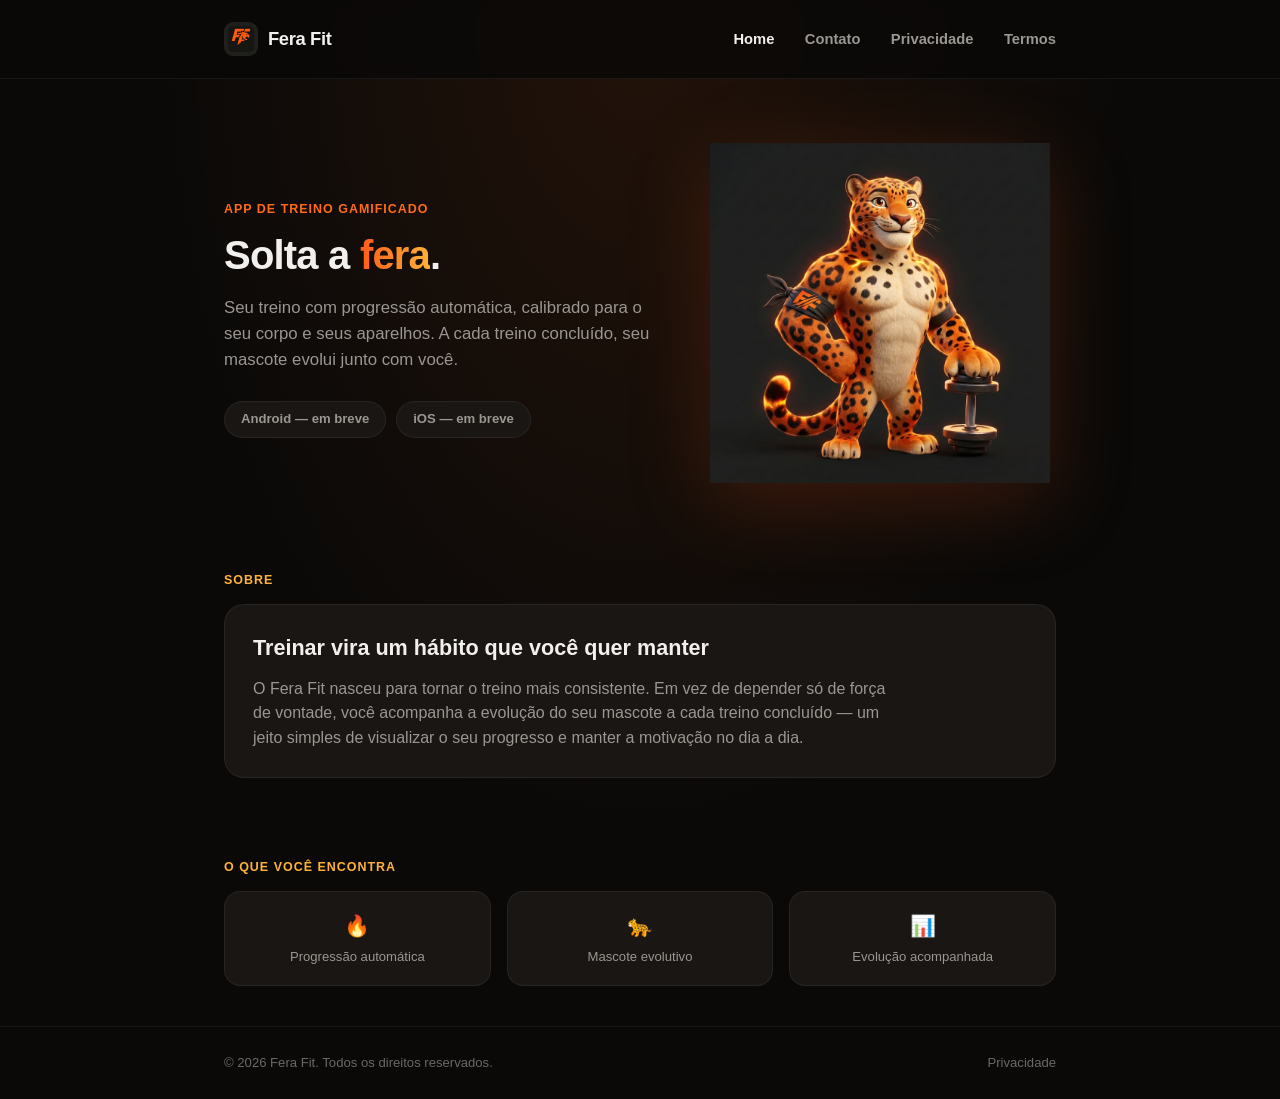
==== index.html @ 56282c5e "Add files via upload" ====
<!DOCTYPE html>
<html lang="pt-BR">
<head>
  <meta charset="UTF-8">
  <meta name="viewport" content="width=device-width, initial-scale=1.0">
  <title>Fera Fit — Solta a fera</title>
  <meta name="description" content="Fera Fit é um app de treino gamificado: você evolui, e seu mascote evolui junto. Em breve para Android e iOS.">
  <link rel="icon" href="assets/img/favicon.png">
  <link rel="stylesheet" href="assets/css/style.css">
</head>
<body>
  <header class="site-header">
    <div class="container">
      <a class="marca" href="index.html">
        <img src="assets/img/logo.png" alt="Fera Fit">
        <span>Fera Fit</span>
      </a>
      <nav class="site-nav">
        <a class="ativo" href="index.html">Home</a>
        <a href="contato.html">Contato</a>
        <a href="privacidade.html">Privacidade</a>
        <a href="termos.html">Termos</a>
      </nav>
    </div>
  </header>

  <main>
    <section class="hero">
      <div class="container">
        <div class="hero-texto">
          <span class="eyebrow">App de treino gamificado</span>
          <h1>Solta a <span class="gradiente-texto">fera</span>.</h1>
          <p class="subtitle">
            Seu treino com progressão automática, calibrado para o seu corpo
            e seus aparelhos. A cada treino concluído, seu mascote evolui junto com você.
          </p>
          <div class="badges">
            <span class="badge">Android — em breve</span>
            <span class="badge">iOS — em breve</span>
          </div>
        </div>
        <div class="hero-img">
          <img src="assets/img/mascote-hero.jpg" alt="Mascote do Fera Fit">
        </div>
      </div>
    </section>

    <section class="bloco">
      <div class="container">
        <p class="label-secao">Sobre</p>
        <div class="card">
          <h2>Treinar vira um hábito que você quer manter</h2>
          <p>
            O Fera Fit nasceu para tornar o treino mais consistente. Em vez de depender
            só de força de vontade, você acompanha a evolução do seu mascote a cada treino
            concluído — um jeito simples de visualizar o seu progresso e manter a motivação
            no dia a dia.
          </p>
        </div>
      </div>
    </section>

    <section class="bloco">
      <div class="container">
        <p class="label-secao">O que você encontra</p>
        <div class="grid-cards">
          <div class="mini-card">
            <div class="valor">🔥</div>
            <div class="rotulo">Progressão automática</div>
          </div>
          <div class="mini-card">
            <div class="valor">🐆</div>
            <div class="rotulo">Mascote evolutivo</div>
          </div>
          <div class="mini-card">
            <div class="valor">📊</div>
            <div class="rotulo">Evolução acompanhada</div>
          </div>
        </div>
      </div>
    </section>
  </main>

  <footer class="site-footer">
    <div class="container">
      <span>&copy; 2026 Fera Fit. Todos os direitos reservados.</span>
      <a href="privacidade.html">Privacidade</a>
    </div>
  </footer>
</body>
</html>
---- assets/css/style.css ----
:root {
  --bg: #0a0908;
  --bg-glow: radial-gradient(ellipse at 50% 0%, rgba(255, 106, 26, 0.10) 0%, rgba(10, 9, 8, 0) 55%);
  --card: #1a1613;
  --card-border: rgba(255, 255, 255, 0.06);
  --texto: #f2f0ee;
  --texto-secundario: #9a9691;
  --laranja: #ff6a1a;
  --ambar: #ffb238;
  --gradiente: linear-gradient(90deg, #ff5b1a 0%, #ffb238 100%);
  --raio: 20px;
}

* {
  box-sizing: border-box;
}

body {
  margin: 0;
  font-family: -apple-system, BlinkMacSystemFont, "Segoe UI", Roboto, Helvetica, Arial, sans-serif;
  color: var(--texto);
  background-color: var(--bg);
  background-image: var(--bg-glow);
  background-repeat: no-repeat;
  line-height: 1.55;
}

a {
  color: inherit;
}

.container {
  max-width: 880px;
  margin: 0 auto;
  padding: 0 24px;
}

.gradiente-texto {
  background: var(--gradiente);
  -webkit-background-clip: text;
  background-clip: text;
  color: transparent;
}

header.site-header {
  padding: 22px 0;
  position: sticky;
  top: 0;
  background: rgba(10, 9, 8, 0.85);
  backdrop-filter: blur(8px);
  border-bottom: 1px solid var(--card-border);
  z-index: 10;
}

header.site-header .container {
  display: flex;
  align-items: center;
  justify-content: space-between;
}

.marca {
  display: flex;
  align-items: center;
  gap: 10px;
  text-decoration: none;
}

.marca img {
  width: 34px;
  height: 34px;
  border-radius: 9px;
  display: block;
}

.marca span {
  font-weight: 800;
  font-size: 1.15rem;
  letter-spacing: -0.02em;
  color: var(--texto);
}

nav.site-nav a {
  text-decoration: none;
  margin-left: 26px;
  font-weight: 600;
  font-size: 0.92rem;
  color: var(--texto-secundario);
  transition: color 0.15s ease;
}

nav.site-nav a:hover {
  color: var(--texto);
}

nav.site-nav a.ativo {
  color: var(--texto);
}

nav.site-nav a.disabled {
  color: #55524e;
  cursor: default;
  pointer-events: none;
}

main {
  min-height: calc(100vh - 300px);
}

/* HERO */

.hero {
  padding: 64px 0 40px;
}

.hero .container {
  display: flex;
  align-items: center;
  gap: 48px;
}

.hero-texto {
  flex: 1.1;
}

.hero-img {
  flex: 0.9;
  text-align: center;
}

.hero-img img {
  max-width: 100%;
  width: 340px;
  filter: drop-shadow(0 20px 40px rgba(255, 90, 20, 0.18));
}

.eyebrow {
  display: inline-block;
  text-transform: uppercase;
  letter-spacing: 0.08em;
  font-size: 0.78rem;
  font-weight: 700;
  color: var(--laranja);
  margin-bottom: 14px;
}

.hero h1 {
  font-size: 2.5rem;
  line-height: 1.1;
  margin: 0 0 18px;
  letter-spacing: -0.02em;
  font-weight: 800;
}

.hero p.subtitle {
  font-size: 1.05rem;
  color: var(--texto-secundario);
  max-width: 460px;
  margin: 0 0 28px;
}

.botao-primario {
  display: inline-block;
  background: var(--gradiente);
  color: #1a0f00;
  font-weight: 800;
  font-size: 0.98rem;
  padding: 15px 32px;
  border-radius: 999px;
  text-decoration: none;
  box-shadow: 0 12px 28px rgba(255, 90, 20, 0.28);
}

.badges {
  display: flex;
  gap: 10px;
  margin-top: 28px;
  flex-wrap: wrap;
}

.badge {
  border: 1px solid var(--card-border);
  background: var(--card);
  border-radius: 999px;
  padding: 7px 16px;
  font-size: 0.82rem;
  font-weight: 700;
  color: var(--texto-secundario);
}

/* SECOES */

section.bloco {
  padding: 40px 0;
}

.label-secao {
  text-transform: uppercase;
  letter-spacing: 0.08em;
  font-size: 0.78rem;
  font-weight: 700;
  color: var(--ambar);
  margin: 0 0 14px;
}

.card {
  background: var(--card);
  border: 1px solid var(--card-border);
  border-radius: var(--raio);
  padding: 26px 28px;
}

.card h2 {
  font-size: 1.35rem;
  margin: 0 0 12px;
  font-weight: 800;
}

.card p {
  color: var(--texto-secundario);
  margin: 0;
  max-width: 640px;
}

.grid-cards {
  display: grid;
  grid-template-columns: repeat(3, 1fr);
  gap: 16px;
}

.mini-card {
  background: var(--card);
  border: 1px solid var(--card-border);
  border-radius: 16px;
  padding: 18px;
  text-align: center;
}

.mini-card .valor {
  font-size: 1.3rem;
  font-weight: 800;
  color: var(--laranja);
}

.mini-card .rotulo {
  font-size: 0.82rem;
  color: var(--texto-secundario);
  margin-top: 4px;
}

/* PAGINA SIMPLES (contato) */

.pagina-simples {
  padding: 64px 0 80px;
}

.pagina-simples h1 {
  font-size: 2rem;
  margin: 0 0 10px;
  font-weight: 800;
}

.pagina-simples > .container > p {
  color: var(--texto-secundario);
  max-width: 520px;
}

.contato-card {
  margin-top: 24px;
  max-width: 460px;
  background: var(--card);
  border: 1px solid var(--card-border);
  border-radius: var(--raio);
  padding: 22px 26px;
}

.contato-card .rotulo-mini {
  text-transform: uppercase;
  letter-spacing: 0.06em;
  font-size: 0.72rem;
  font-weight: 700;
  color: var(--texto-secundario);
  margin-bottom: 6px;
}

.contato-card a.email {
  color: var(--laranja);
  font-weight: 700;
  text-decoration: none;
  font-size: 1.05rem;
}

/* FOOTER */

footer.site-footer {
  border-top: 1px solid var(--card-border);
  padding: 26px 0;
  color: #6b6864;
  font-size: 0.82rem;
}

footer.site-footer .container {
  display: flex;
  justify-content: space-between;
  flex-wrap: wrap;
  gap: 8px;
}

footer.site-footer a {
  text-decoration: none;
  color: #6b6864;
}

footer.site-footer a:hover {
  color: var(--texto-secundario);
}

/* CONTEUDO JURIDICO (privacidade / termos) */

.legal-header {
  padding: 56px 0 8px;
}

.legal-header h1 {
  font-size: 1.9rem;
  margin: 0 0 6px;
  font-weight: 800;
}

.legal-header .versao {
  color: var(--texto-secundario);
  font-size: 0.88rem;
}

.legal-intro {
  padding: 16px 0 8px;
  color: var(--texto-secundario);
  max-width: 680px;
}

.legal-content {
  padding: 8px 0 80px;
  max-width: 720px;
}

.legal-content h2 {
  font-size: 1.15rem;
  font-weight: 800;
  margin: 36px 0 12px;
  color: var(--texto);
}

.legal-content h2:first-child {
  margin-top: 0;
}

.legal-content p {
  color: var(--texto-secundario);
  margin: 0 0 14px;
}

.legal-content ul {
  margin: 0 0 14px;
  padding-left: 20px;
  color: var(--texto-secundario);
}

.legal-content li {
  margin-bottom: 8px;
}

.legal-content strong {
  color: var(--texto);
}

.legal-content a {
  color: var(--laranja);
  text-decoration: none;
  font-weight: 600;
}

.card-controlador {
  background: var(--card);
  border: 1px solid var(--card-border);
  border-radius: 16px;
  padding: 18px 22px;
  margin: 0 0 18px;
}

.card-controlador .nome {
  font-weight: 800;
  color: var(--texto);
  margin-bottom: 4px;
}

.card-controlador .linha {
  color: var(--texto-secundario);
  font-size: 0.92rem;
}

.legal-rodape-nota {
  color: #6b6864;
  font-size: 0.82rem;
  margin-top: 32px;
}

@media (max-width: 720px) {
  .hero .container {
    flex-direction: column-reverse;
    text-align: center;
  }
  .hero p.subtitle {
    margin: 0 auto 28px;
  }
  .hero-img img {
    width: 220px;
  }
  .grid-cards {
    grid-template-columns: 1fr 1fr;
  }
  nav.site-nav a {
    margin-left: 16px;
  }
}
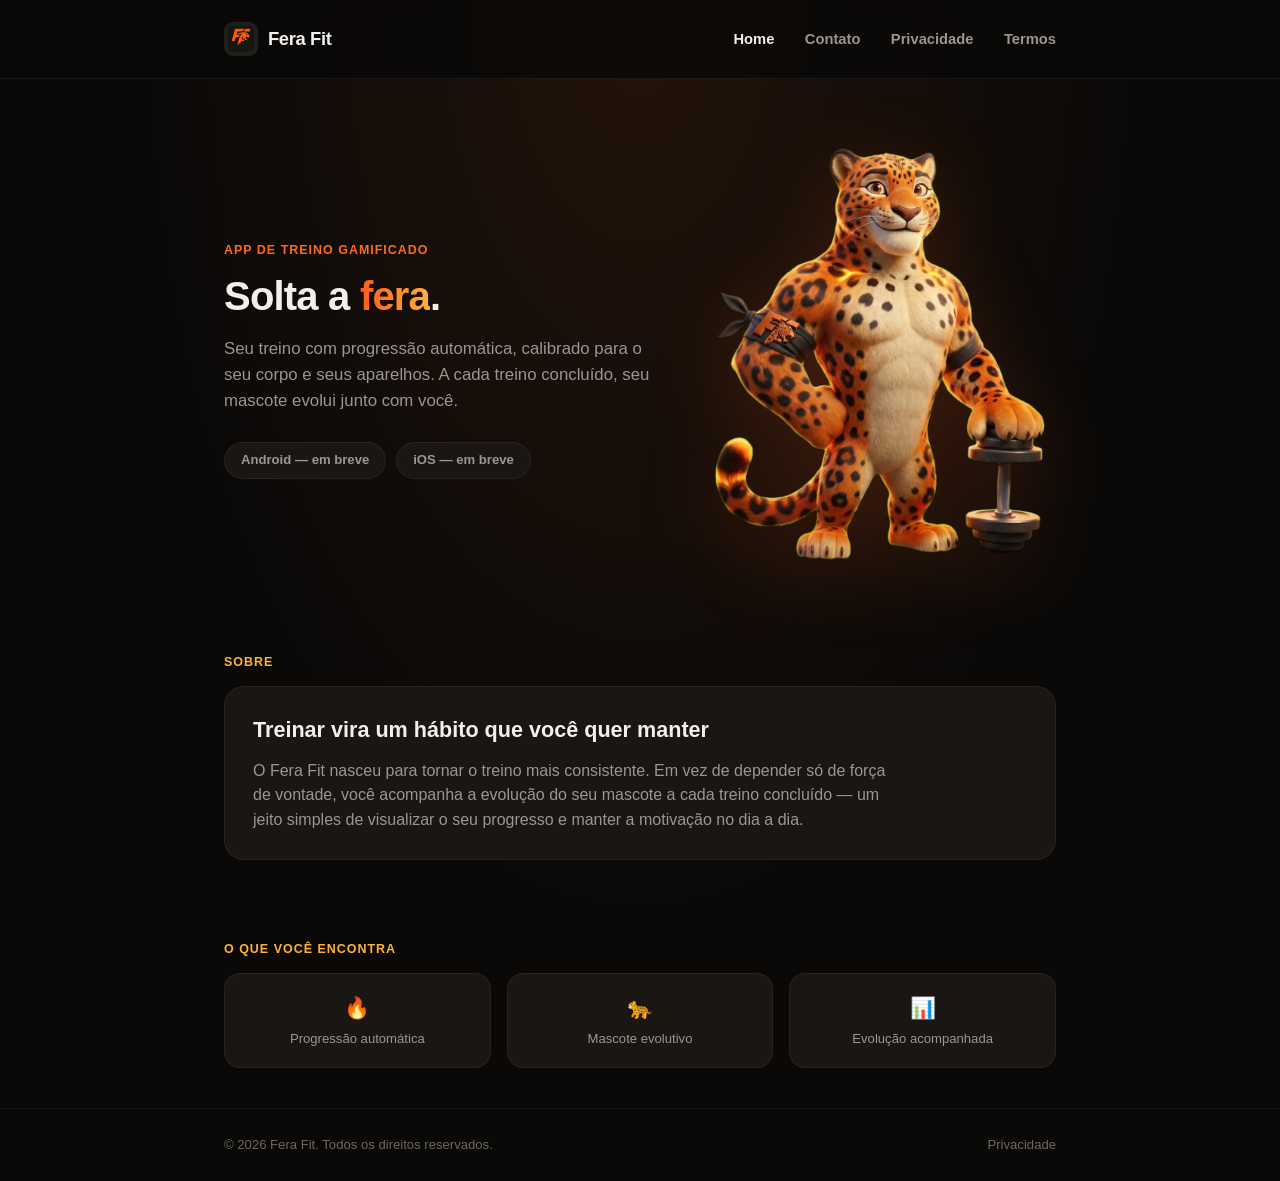
==== commit dac5b56b: "Update index.html" ====
--- a/index.html
+++ b/index.html
@@ -40,7 +40,7 @@
           </div>
         </div>
         <div class="hero-img">
-          <img src="assets/img/mascote-hero.jpg" alt="Mascote do Fera Fit">
+          <img src="assets/img/mascote-hero.png" alt="Mascote do Fera Fit">
         </div>
       </div>
     </section>
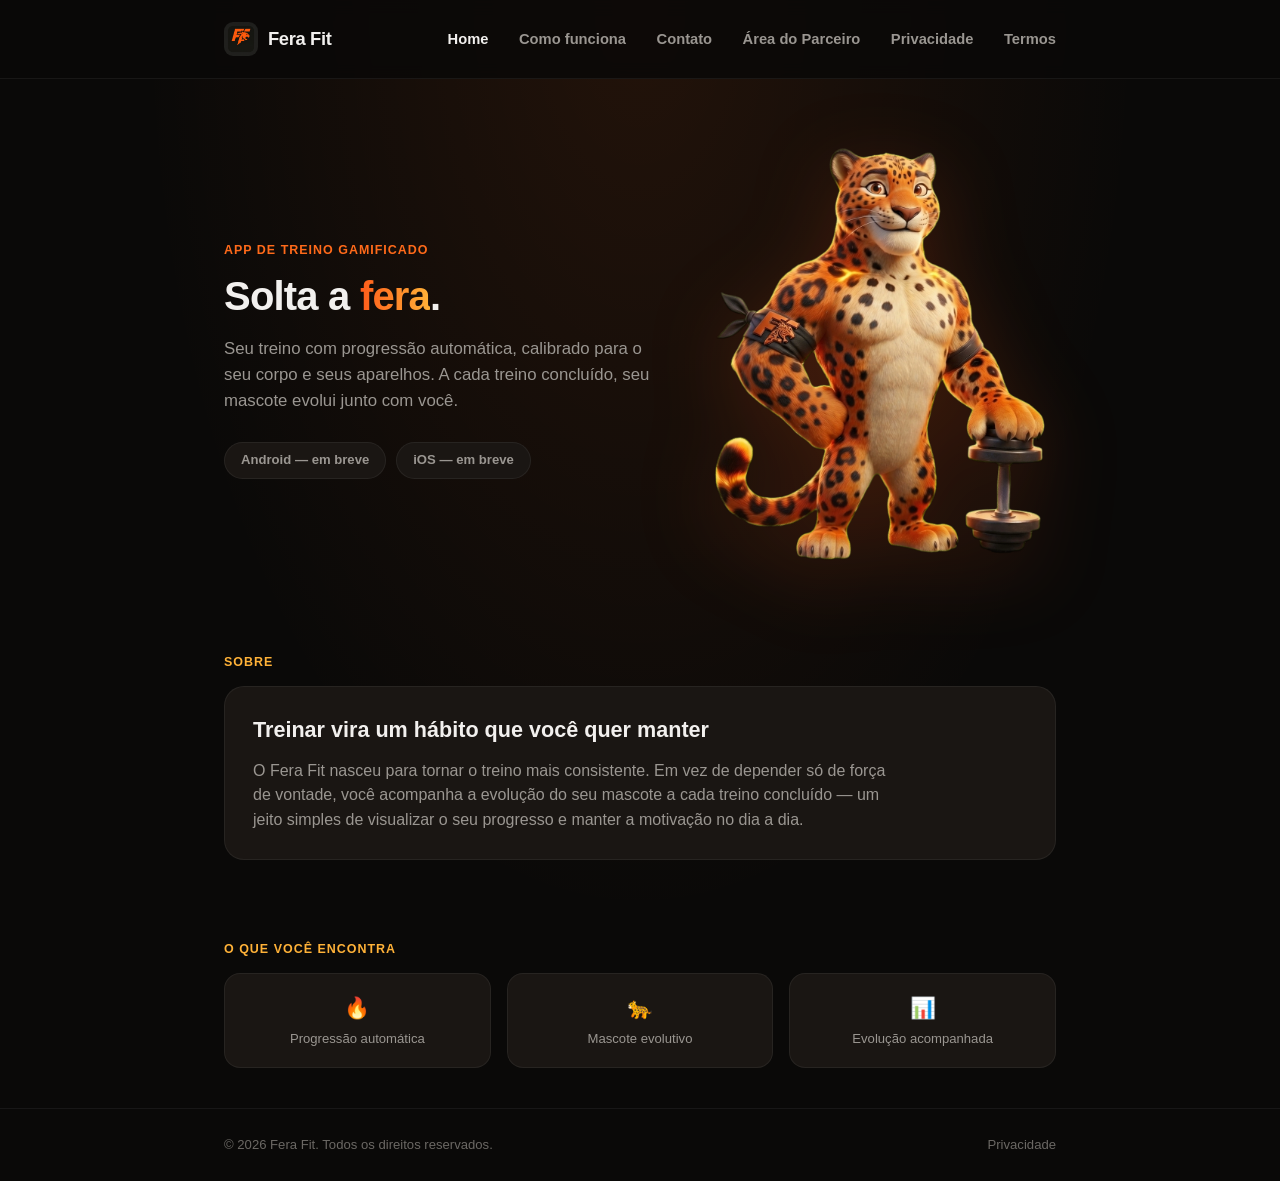
==== commit 6b5c5425: "Add files via upload" ====
--- a/index.html
+++ b/index.html
@@ -17,7 +17,9 @@
       </a>
       <nav class="site-nav">
         <a class="ativo" href="index.html">Home</a>
+        <a href="apresentacao.html">Como funciona</a>
         <a href="contato.html">Contato</a>
+        <a href="parceiro.html">Área do Parceiro</a>
         <a href="privacidade.html">Privacidade</a>
         <a href="termos.html">Termos</a>
       </nav>
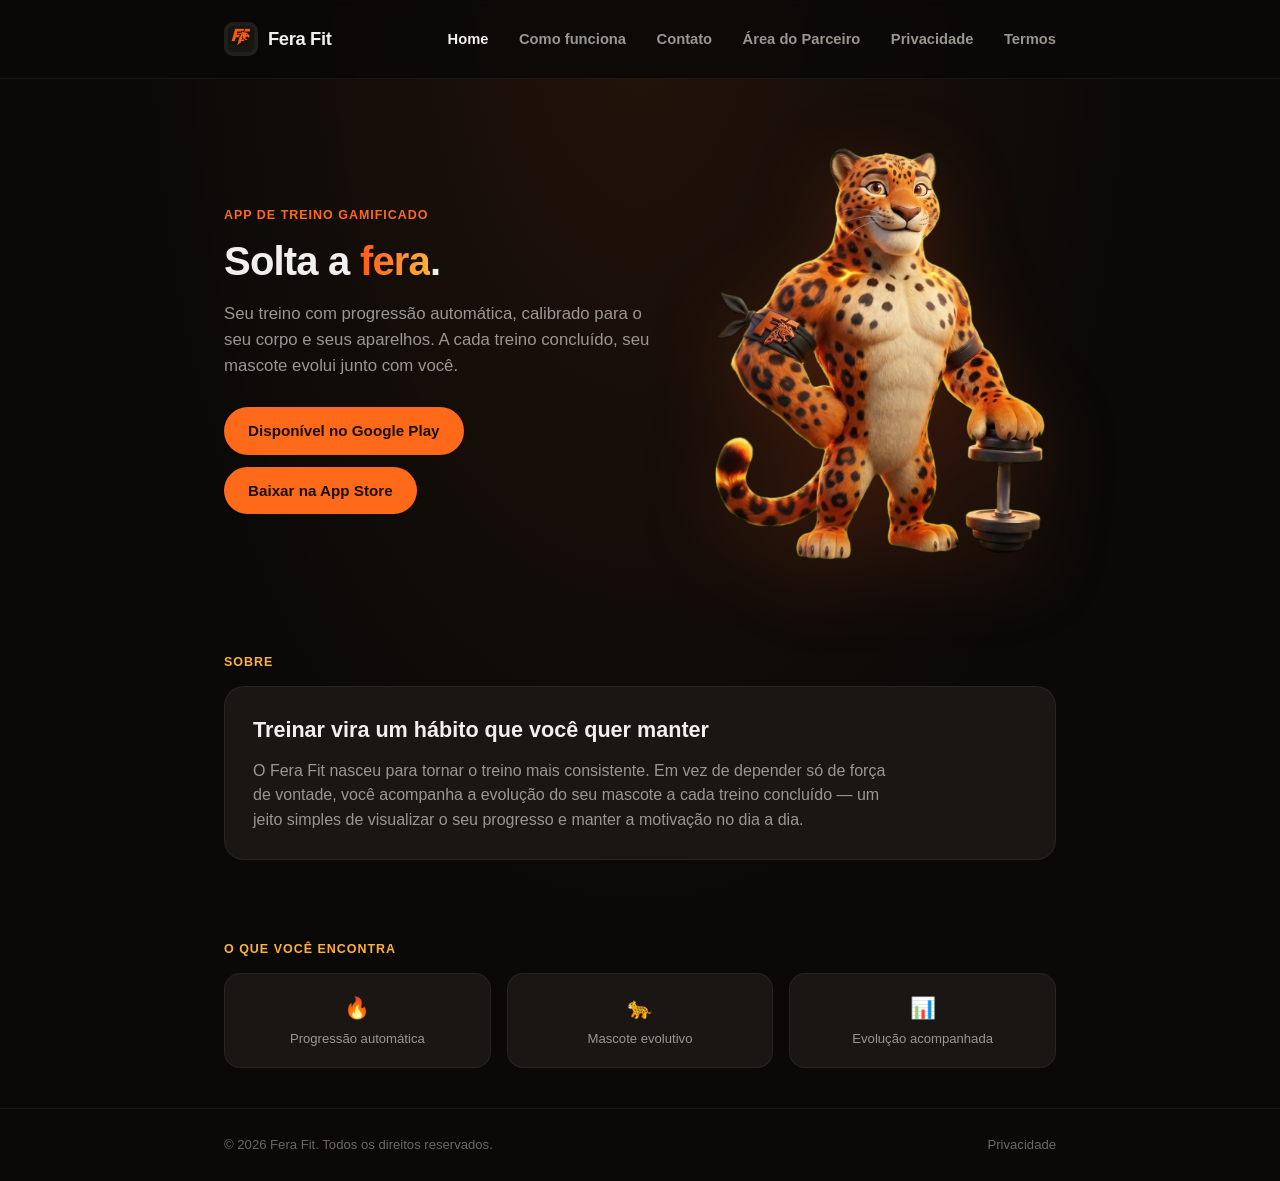
==== commit 08209c07: "D103: botoes das lojas na home, pagina Baixe o Fera Fit (/baixar) com /teste redirecionando, sitemap" ====
--- a/index.html
+++ b/index.html
@@ -4,15 +4,51 @@
   <meta charset="UTF-8">
   <meta name="viewport" content="width=device-width, initial-scale=1.0">
   <title>Fera Fit — Solta a fera</title>
-  <meta name="description" content="Fera Fit é um app de treino gamificado: você evolui, e seu mascote evolui junto. Em breve para Android e iOS.">
+  <meta name="description" content="Fera Fit é um app de treino gamificado: você evolui, e seu mascote evolui junto. Disponível para Android e iOS.">
   <link rel="icon" href="assets/img/favicon.png">
+  <!-- D094: prévia de link (Open Graph + Twitter Card) -->
+  <link rel="canonical" href="https://ferafit.app.br/">
+  <meta property="og:site_name" content="Fera Fit">
+  <meta property="og:type" content="website">
+  <meta property="og:locale" content="pt_BR">
+  <meta property="og:url" content="https://ferafit.app.br/">
+  <meta property="og:title" content="Fera Fit — Solta a fera">
+  <meta property="og:description" content="Fera Fit é um app de treino gamificado: você evolui, e seu mascote evolui junto. Disponível para Android e iOS.">
+  <meta property="og:image" content="https://ferafit.app.br/assets/img/og-image.jpg">
+  <meta property="og:image:type" content="image/jpeg">
+  <meta property="og:image:width" content="1200">
+  <meta property="og:image:height" content="630">
+  <meta property="og:image:alt" content="Fera Fit: logotipo e a onça mascote levantando uma barra com anilhas. Frase: Solta a fera.">
+  <meta name="twitter:card" content="summary_large_image">
+  <meta name="twitter:title" content="Fera Fit — Solta a fera">
+  <meta name="twitter:description" content="Fera Fit é um app de treino gamificado: você evolui, e seu mascote evolui junto. Disponível para Android e iOS.">
+  <meta name="twitter:image" content="https://ferafit.app.br/assets/img/og-image.jpg">
+  <meta name="twitter:image:alt" content="Fera Fit: logotipo e a onça mascote levantando uma barra com anilhas. Frase: Solta a fera.">
   <link rel="stylesheet" href="assets/css/style.css">
+  <script type="application/ld+json">
+  {
+    "@context": "https://schema.org",
+    "@type": "SoftwareApplication",
+    "name": "Fera Fit",
+    "url": "https://ferafit.app.br/",
+    "description": "Fera Fit é um app de treino gamificado: você evolui, e seu mascote evolui junto.",
+    "applicationCategory": "HealthApplication",
+    "operatingSystem": "Android, iOS",
+    "inLanguage": "pt-BR",
+    "image": "https://ferafit.app.br/assets/img/og-image.jpg",
+    "offers": {
+      "@type": "Offer",
+      "price": "0",
+      "priceCurrency": "BRL"
+    }
+  }
+  </script>
 </head>
 <body>
   <header class="site-header">
     <div class="container">
       <a class="marca" href="index.html">
-        <img src="assets/img/logo.png" alt="Fera Fit">
+        <img src="assets/img/logo.png" alt="Logotipo do Fera Fit: as letras F e F com a cabeça de uma onça">
         <span>Fera Fit</span>
       </a>
       <nav class="site-nav">
@@ -36,13 +72,13 @@
             Seu treino com progressão automática, calibrado para o seu corpo
             e seus aparelhos. A cada treino concluído, seu mascote evolui junto com você.
           </p>
-          <div class="badges">
-            <span class="badge">Android — em breve</span>
-            <span class="badge">iOS — em breve</span>
+          <div class="lojas">
+            <a class="botao-loja" href="https://play.google.com/store/apps/details?id=com.ferafit.app" rel="noopener" aria-label="Baixar o Fera Fit no Google Play">Disponível no Google Play</a>
+            <a class="botao-loja" href="https://apps.apple.com/br/app/id6816204714" rel="noopener" aria-label="Baixar o Fera Fit na App Store">Baixar na App Store</a>
           </div>
         </div>
         <div class="hero-img">
-          <img src="assets/img/mascote-hero.png" alt="Mascote do Fera Fit">
+          <img src="assets/img/mascote-hero.png" alt="Mascote do Fera Fit: uma onça musculosa de pé, com faixa preta no braço e a pata apoiada em um halter">
         </div>
       </div>
     </section>
--- a/assets/css/style.css
+++ b/assets/css/style.css
@@ -15,6 +15,18 @@
   box-sizing: border-box;
 }
 
+/* Dropdowns nativos (<select>) — o popup de opções do navegador ignora a maior
+   parte do CSS herdado (inclusive fundos semi-transparentes), então sem esta regra
+   o texto claro do site fica sobre fundo branco/claro padrão do navegador = ilegível
+   até passar o mouse (achado de Murilo, 2026-09-29). */
+select {
+  color-scheme: dark;
+}
+select option {
+  background-color: var(--card);
+  color: var(--texto);
+}
+
 body {
   margin: 0;
   font-family: -apple-system, BlinkMacSystemFont, "Segoe UI", Roboto, Helvetica, Arial, sans-serif;
@@ -401,6 +413,539 @@
   color: #6b6864;
   font-size: 0.82rem;
   margin-top: 32px;
+}
+
+/* PAGINA DE APRESENTACAO (diferenciais + telas do app) */
+
+.apresentacao-hero {
+  padding: 64px 0 24px;
+  text-align: center;
+}
+
+.apresentacao-hero h1 {
+  font-size: 2.3rem;
+  margin: 0 auto 14px;
+  max-width: 680px;
+  font-weight: 800;
+  letter-spacing: -0.02em;
+}
+
+.apresentacao-hero p.subtitle {
+  color: var(--texto-secundario);
+  max-width: 560px;
+  margin: 0 auto;
+  font-size: 1.02rem;
+}
+
+.diferencial {
+  padding: 56px 0;
+  border-top: 1px solid var(--card-border);
+}
+
+.diferencial .container {
+  display: flex;
+  align-items: center;
+  gap: 48px;
+}
+
+.diferencial.inverso .container {
+  flex-direction: row-reverse;
+}
+
+.diferencial-texto {
+  flex: 1;
+}
+
+.diferencial-texto .numero {
+  font-size: 0.8rem;
+  font-weight: 800;
+  color: var(--laranja);
+  letter-spacing: 0.06em;
+  margin-bottom: 10px;
+}
+
+.diferencial-texto h3 {
+  font-size: 1.5rem;
+  margin: 0 0 12px;
+  font-weight: 800;
+}
+
+.diferencial-texto p {
+  color: var(--texto-secundario);
+  margin: 0;
+  max-width: 440px;
+}
+
+.tela-app {
+  flex: 0.85;
+  display: flex;
+  justify-content: center;
+}
+
+.tela-app .moldura {
+  width: 240px;
+  height: 500px;
+  border-radius: 32px;
+  border: 2px dashed var(--card-border);
+  background: var(--card);
+  display: flex;
+  align-items: center;
+  justify-content: center;
+  text-align: center;
+  padding: 24px;
+}
+
+.tela-app .moldura span {
+  color: #55524e;
+  font-size: 0.82rem;
+  font-weight: 600;
+  line-height: 1.5;
+}
+
+.cta-final {
+  padding: 64px 0 80px;
+  text-align: center;
+  border-top: 1px solid var(--card-border);
+}
+
+.cta-final h2 {
+  font-size: 1.7rem;
+  margin: 0 0 10px;
+  font-weight: 800;
+}
+
+.cta-final p {
+  color: var(--texto-secundario);
+  margin: 0 0 26px;
+}
+
+/* AREA DO PARCEIRO */
+
+.parceiro-hero {
+  padding: 56px 0 8px;
+  text-align: center;
+}
+
+.parceiro-hero .eyebrow {
+  display: block;
+}
+
+.parceiro-hero h1 {
+  font-size: 2rem;
+  margin: 0 0 10px;
+  font-weight: 800;
+}
+
+.parceiro-hero p.subtitle {
+  color: var(--texto-secundario);
+  max-width: 480px;
+  margin: 0 auto;
+}
+
+/* Login sempre visível + pitch de academia/personal — redesenho 2026-09-29 (feedback Murilo) */
+.parceiro-hero-grid {
+  text-align: left;
+  display: flex;
+  flex-direction: column;
+  gap: 24px;
+}
+
+.login-canto {
+  background: var(--card);
+  border: 1px solid var(--card-border);
+  border-radius: var(--raio);
+  padding: 22px 24px 18px;
+}
+
+.login-canto .campo {
+  margin-bottom: 14px;
+}
+
+.parceiro-hero-conteudo {
+  text-align: center;
+}
+
+.parceiro-hero-conteudo .parceiro-tabs {
+  max-width: 320px;
+  margin: 14px auto 22px;
+}
+
+.parceiro-pitch-texto {
+  color: var(--texto-secundario);
+  max-width: 560px;
+  margin: 0 auto;
+}
+
+@media (min-width: 721px) {
+  .parceiro-hero-grid {
+    flex-direction: row-reverse;
+    align-items: flex-start;
+    justify-content: space-between;
+    gap: 32px;
+  }
+  .login-canto {
+    width: 300px;
+    flex-shrink: 0;
+  }
+  .parceiro-hero-conteudo {
+    flex: 1;
+    padding-top: 4px;
+  }
+}
+
+.parceiro-box {
+  max-width: 420px;
+  margin: 36px auto 0;
+  background: var(--card);
+  border: 1px solid var(--card-border);
+  border-radius: var(--raio);
+  padding: 30px 30px 26px;
+}
+
+/* REDESENHO 2026-10-02 (P39 do STATUS.md) — formularios de cadastro
+   passaram a usar .form-grade (2 colunas), entao o cartao de cadastro
+   precisa de mais largura que o antigo login/cadastro simples. */
+.parceiro-box.parceiro-box-largo {
+  max-width: 620px;
+}
+
+.parceiro-link-voltar {
+  display: inline-block;
+  margin-bottom: 18px;
+  font-size: 0.82rem;
+  font-weight: 700;
+  color: var(--texto-secundario);
+  text-decoration: none;
+}
+
+.parceiro-link-voltar:hover {
+  color: var(--laranja);
+}
+
+/* Tela de escolha "Sou Personal Trainer" / "Sou Academia" (cartao grande),
+   substituindo as antigas abas Sou academia/Sou personal no topo do hero. */
+.parceiro-cartoes-escolha {
+  display: flex;
+  gap: 20px;
+  flex-wrap: wrap;
+  justify-content: center;
+  margin-top: 28px;
+}
+
+.parceiro-cartao-escolha {
+  flex: 1;
+  min-width: 260px;
+  max-width: 330px;
+  text-align: left;
+  text-decoration: none;
+  background: var(--card);
+  border: 1px solid var(--card-border);
+  border-radius: var(--raio);
+  padding: 28px;
+  display: flex;
+  flex-direction: column;
+  gap: 14px;
+  color: var(--texto);
+}
+
+.parceiro-cartao-escolha.destaque {
+  border: 2px solid var(--laranja);
+}
+
+.parceiro-cartao-icone {
+  width: 52px;
+  height: 52px;
+  border-radius: 14px;
+  background: rgba(255, 255, 255, 0.06);
+  display: flex;
+  align-items: center;
+  justify-content: center;
+  font-size: 1.5rem;
+}
+
+.parceiro-cartao-escolha.destaque .parceiro-cartao-icone {
+  background: rgba(255, 106, 26, 0.16);
+}
+
+.parceiro-cartao-titulo {
+  display: block;
+  font-weight: 800;
+  font-size: 1.1rem;
+}
+
+.parceiro-cartao-texto {
+  display: block;
+  font-size: 0.85rem;
+  color: var(--texto-secundario);
+}
+
+.parceiro-cartao-cta-secundaria {
+  display: block;
+  margin-top: auto;
+  padding: 12px;
+  border-radius: 999px;
+  background: transparent;
+  border: 1px solid var(--card-border);
+  color: var(--texto);
+  font-weight: 700;
+  font-size: 0.9rem;
+  text-align: center;
+}
+
+.parceiro-cartao-escolha .botao-primario.largura-total {
+  margin-top: auto;
+}
+
+/* #login-parceiro-view precisa vencer a regra ".login-canto { width:300px }"
+   do media query abaixo (que so fazia sentido dentro da antiga grade
+   login+pitch lado a lado) -- especificidade por id garante a largura certa
+   mesmo fora daquele contexto. */
+#login-parceiro-view {
+  max-width: 400px;
+  width: 100%;
+  margin: 0 auto;
+}
+
+.parceiro-tabs {
+  display: flex;
+  gap: 8px;
+  background: rgba(255, 255, 255, 0.04);
+  border-radius: 999px;
+  padding: 4px;
+  margin-bottom: 22px;
+}
+
+.parceiro-tabs button {
+  flex: 1;
+  border: none;
+  background: transparent;
+  color: var(--texto-secundario);
+  font-weight: 700;
+  font-size: 0.86rem;
+  padding: 10px 0;
+  border-radius: 999px;
+  cursor: pointer;
+  font-family: inherit;
+}
+
+.parceiro-tabs button.ativo {
+  background: var(--gradiente);
+  color: #1a0f00;
+}
+
+.campo {
+  margin-bottom: 16px;
+  text-align: left;
+}
+
+.campo label {
+  display: block;
+  font-size: 0.8rem;
+  font-weight: 700;
+  color: var(--texto-secundario);
+  margin-bottom: 6px;
+}
+
+.campo input,
+.campo textarea {
+  width: 100%;
+  background: rgba(255, 255, 255, 0.04);
+  border: 1px solid var(--card-border);
+  border-radius: 12px;
+  padding: 12px 14px;
+  color: var(--texto);
+  font-size: 0.95rem;
+  font-family: inherit;
+}
+
+.campo textarea {
+  resize: vertical;
+  min-height: 80px;
+}
+
+.campo input::placeholder,
+.campo textarea::placeholder {
+  color: #55524e;
+}
+
+.botao-primario.largura-total {
+  display: block;
+  width: 100%;
+  text-align: center;
+  border: none;
+  cursor: pointer;
+  margin-top: 6px;
+}
+
+.parceiro-links {
+  display: flex;
+  justify-content: space-between;
+  margin-top: 18px;
+  font-size: 0.82rem;
+}
+
+.parceiro-links a {
+  color: var(--texto-secundario);
+  text-decoration: none;
+  font-weight: 600;
+}
+
+.parceiro-links a:hover {
+  color: var(--laranja);
+}
+
+.parceiro-nota {
+  margin: 22px auto 0;
+  max-width: 420px;
+  text-align: center;
+  color: #6b6864;
+  font-size: 0.78rem;
+}
+
+.qr-nota {
+  display: flex;
+  align-items: center;
+  gap: 10px;
+  margin-top: 18px;
+  padding-top: 18px;
+  border-top: 1px solid var(--card-border);
+  color: var(--texto-secundario);
+  font-size: 0.82rem;
+}
+
+.qr-nota .emoji {
+  font-size: 1.2rem;
+}
+
+/* PAINEL DO ADMINISTRADOR (desenho) */
+
+.admin-header {
+  padding: 56px 0 8px;
+}
+
+.admin-header h1 {
+  font-size: 1.9rem;
+  margin: 0 0 8px;
+  font-weight: 800;
+}
+
+.admin-header p.subtitle {
+  color: var(--texto-secundario);
+  max-width: 620px;
+  margin: 0;
+}
+
+.aviso-desenho {
+  background: rgba(255, 178, 56, 0.08);
+  border: 1px solid rgba(255, 178, 56, 0.25);
+  border-radius: 14px;
+  padding: 14px 18px;
+  margin: 24px 0 8px;
+  color: var(--ambar);
+  font-size: 0.86rem;
+  font-weight: 700;
+}
+
+.tarja-demo {
+  background: var(--ambar);
+  color: #1a1613;
+  text-align: center;
+  font-size: 0.8rem;
+  font-weight: 800;
+  padding: 8px 16px;
+  letter-spacing: 0.01em;
+}
+
+.admin-modulo {
+  padding: 36px 0;
+  border-top: 1px solid var(--card-border);
+}
+
+.admin-modulo h2 {
+  font-size: 1.2rem;
+  font-weight: 800;
+  margin: 0 0 6px;
+}
+
+.admin-modulo .status-modulo {
+  display: inline-block;
+  font-size: 0.72rem;
+  font-weight: 800;
+  text-transform: uppercase;
+  letter-spacing: 0.05em;
+  padding: 4px 10px;
+  border-radius: 999px;
+  margin-bottom: 14px;
+}
+
+.status-modulo.pronta {
+  background: rgba(72, 199, 116, 0.12);
+  color: #48c774;
+}
+
+.status-modulo.depende {
+  background: rgba(255, 178, 56, 0.12);
+  color: var(--ambar);
+}
+
+.admin-mock {
+  background: var(--card);
+  border: 1px solid var(--card-border);
+  border-radius: var(--raio);
+  padding: 22px 24px;
+  margin-top: 8px;
+}
+
+.admin-mock .linha-mock {
+  display: flex;
+  justify-content: space-between;
+  align-items: center;
+  padding: 12px 0;
+  border-bottom: 1px solid var(--card-border);
+  font-size: 0.9rem;
+}
+
+.admin-mock .linha-mock:last-child {
+  border-bottom: none;
+}
+
+.admin-mock .linha-mock .rotulo {
+  color: var(--texto-secundario);
+}
+
+.tag-tempo {
+  background: rgba(255, 106, 26, 0.12);
+  color: var(--laranja);
+  font-weight: 800;
+  font-size: 0.78rem;
+  padding: 3px 10px;
+  border-radius: 999px;
+}
+
+.regra-lista {
+  color: var(--texto-secundario);
+  margin: 12px 0 0;
+  padding-left: 20px;
+}
+
+.regra-lista li {
+  margin-bottom: 8px;
+}
+
+.regra-lista strong {
+  color: var(--texto);
+}
+
+@media (max-width: 720px) {
+  .diferencial .container,
+  .diferencial.inverso .container {
+    flex-direction: column;
+    text-align: center;
+  }
+  .tela-app .moldura {
+    width: 200px;
+    height: 400px;
+  }
 }
 
 @media (max-width: 720px) {
@@ -421,3 +966,1567 @@
     margin-left: 16px;
   }
 }
+
+/* ======================================================================
+   DEMANDA 006 — três modelos de "tela única" para a apresentação
+   ====================================================================== */
+
+.demo-tag {
+  position: fixed;
+  top: 14px;
+  right: 14px;
+  z-index: 50;
+  background: var(--ambar);
+  color: #1a0f00;
+  font-weight: 800;
+  font-size: 0.74rem;
+  padding: 6px 12px;
+  border-radius: 999px;
+  text-transform: uppercase;
+  letter-spacing: 0.04em;
+}
+
+.bloco-conteudo .eyebrow-bloco {
+  text-transform: uppercase;
+  letter-spacing: 0.08em;
+  font-size: 0.72rem;
+  font-weight: 800;
+  color: var(--ambar);
+  margin-bottom: 10px;
+  display: block;
+}
+
+.bloco-conteudo h2 {
+  font-size: 1.9rem;
+  font-weight: 800;
+  margin: 0 0 14px;
+  letter-spacing: -0.02em;
+  line-height: 1.15;
+}
+
+.bloco-conteudo p {
+  color: var(--texto-secundario);
+  font-size: 1rem;
+  max-width: 460px;
+  margin: 0;
+}
+
+.bloco-conteudo .moldura-tela {
+  width: 220px;
+  height: 460px;
+  border-radius: 30px;
+  border: 2px dashed var(--card-border);
+  background: rgba(255, 255, 255, 0.03);
+  display: flex;
+  align-items: center;
+  justify-content: center;
+  text-align: center;
+  padding: 20px;
+  flex-shrink: 0;
+}
+
+.bloco-conteudo .moldura-tela span {
+  color: #6b6864;
+  font-size: 0.76rem;
+  font-weight: 600;
+  line-height: 1.5;
+}
+
+.frases-flutuantes {
+  display: flex;
+  flex-direction: column;
+  gap: 10px;
+  margin-top: 16px;
+}
+
+.frases-flutuantes .frase {
+  color: var(--texto);
+  font-weight: 700;
+  font-size: 0.95rem;
+  opacity: 0.85;
+}
+
+.chips-modalidade {
+  display: flex;
+  flex-wrap: wrap;
+  gap: 10px;
+  margin-top: 18px;
+  max-width: 440px;
+}
+
+.chips-modalidade span {
+  border: 1px solid var(--card-border);
+  background: rgba(255, 255, 255, 0.04);
+  border-radius: 999px;
+  padding: 8px 16px;
+  font-size: 0.82rem;
+  font-weight: 700;
+  color: var(--texto);
+}
+
+.aviso-premium {
+  margin-top: 14px;
+  font-size: 0.78rem;
+  color: #6b6864;
+}
+
+/* --- OPÇÃO 1: carrossel horizontal com scroll-snap --- */
+
+.carrossel {
+  display: flex;
+  overflow-x: auto;
+  scroll-snap-type: x mandatory;
+  scroll-behavior: smooth;
+  height: 100vh;
+  -webkit-overflow-scrolling: touch;
+}
+
+.carrossel-tela {
+  flex: 0 0 100%;
+  scroll-snap-align: start;
+  display: flex;
+  align-items: center;
+  justify-content: center;
+  padding: 90px 24px 40px;
+  box-sizing: border-box;
+}
+
+.carrossel-tela .container-tela {
+  display: flex;
+  align-items: center;
+  justify-content: center;
+  gap: 56px;
+  max-width: 900px;
+  width: 100%;
+}
+
+.carrossel-nav {
+  position: fixed;
+  bottom: 26px;
+  left: 50%;
+  transform: translateX(-50%);
+  display: flex;
+  gap: 8px;
+  z-index: 40;
+}
+
+.carrossel-nav a {
+  width: 8px;
+  height: 8px;
+  border-radius: 999px;
+  background: var(--card-border);
+  text-decoration: none;
+  display: block;
+}
+
+.carrossel-setas {
+  position: fixed;
+  top: 50%;
+  transform: translateY(-50%);
+  z-index: 40;
+  width: 44px;
+  height: 44px;
+  border-radius: 999px;
+  background: var(--card);
+  border: 1px solid var(--card-border);
+  color: var(--texto);
+  display: flex;
+  align-items: center;
+  justify-content: center;
+  text-decoration: none;
+  font-size: 1.1rem;
+}
+
+.carrossel-setas.esquerda { left: 20px; }
+.carrossel-setas.direita { right: 20px; }
+
+@media (max-width: 720px) {
+  .carrossel-tela .container-tela {
+    flex-direction: column;
+    text-align: center;
+    gap: 24px;
+  }
+  .bloco-conteudo p {
+    margin: 0 auto;
+  }
+  .bloco-conteudo .moldura-tela {
+    width: 160px;
+    height: 320px;
+  }
+  .carrossel-setas {
+    display: none;
+  }
+  .chips-modalidade {
+    justify-content: center;
+  }
+}
+
+/* --- OPÇÃO 2: troca de cenas via JS --- */
+
+.cenas-container {
+  height: 100vh;
+  position: relative;
+  overflow: hidden;
+}
+
+.cena {
+  position: absolute;
+  inset: 0;
+  display: flex;
+  align-items: center;
+  justify-content: center;
+  padding: 90px 24px 100px;
+  box-sizing: border-box;
+  opacity: 0;
+  visibility: hidden;
+  transition: opacity 0.4s ease;
+}
+
+.cena.ativa {
+  opacity: 1;
+  visibility: visible;
+}
+
+.cena .container-tela {
+  display: flex;
+  align-items: center;
+  justify-content: center;
+  gap: 56px;
+  max-width: 900px;
+  width: 100%;
+}
+
+.cenas-abas {
+  position: fixed;
+  bottom: 24px;
+  left: 50%;
+  transform: translateX(-50%);
+  display: flex;
+  gap: 6px;
+  background: var(--card);
+  border: 1px solid var(--card-border);
+  border-radius: 999px;
+  padding: 6px;
+  z-index: 40;
+  max-width: 92vw;
+  overflow-x: auto;
+}
+
+.cenas-abas button {
+  border: none;
+  background: transparent;
+  color: var(--texto-secundario);
+  font-weight: 700;
+  font-size: 0.76rem;
+  padding: 8px 14px;
+  border-radius: 999px;
+  cursor: pointer;
+  font-family: inherit;
+  white-space: nowrap;
+}
+
+.cenas-abas button.ativa {
+  background: var(--gradiente);
+  color: #1a0f00;
+}
+
+@media (max-width: 720px) {
+  .cena .container-tela {
+    flex-direction: column;
+    text-align: center;
+    gap: 20px;
+  }
+  .cena .moldura-tela {
+    width: 150px;
+    height: 300px;
+  }
+}
+
+/* --- OPÇÃO 3: scrollytelling com position:sticky --- */
+
+.scrollytelling {
+  position: relative;
+}
+
+.sticky-palco {
+  position: sticky;
+  top: 0;
+  height: 100vh;
+  display: flex;
+  align-items: center;
+  justify-content: center;
+  overflow: hidden;
+}
+
+.scrolly-bloco {
+  height: 100vh;
+  width: 100%;
+}
+
+.scrolly-conteudo {
+  position: absolute;
+  inset: 0;
+  display: flex;
+  align-items: center;
+  justify-content: center;
+  gap: 56px;
+  max-width: 900px;
+  margin: 0 auto;
+  padding: 24px;
+  box-sizing: border-box;
+  opacity: 0;
+  transform: translateY(24px);
+  transition: opacity 0.5s ease, transform 0.5s ease;
+  pointer-events: none;
+}
+
+.scrolly-conteudo.visivel {
+  opacity: 1;
+  transform: translateY(0);
+}
+
+.scrolly-progresso {
+  position: fixed;
+  top: 0;
+  left: 0;
+  height: 3px;
+  background: var(--gradiente);
+  z-index: 60;
+  width: 0%;
+}
+
+@media (max-width: 720px) {
+  .scrolly-conteudo {
+    flex-direction: column;
+    text-align: center;
+    gap: 20px;
+    justify-content: center;
+  }
+  .scrolly-conteudo .moldura-tela {
+    width: 150px;
+    height: 300px;
+  }
+}
+
+/* ======================================================================
+   DEMANDA 006 — Área do Parceiro: fluxo de cadastro
+   ====================================================================== */
+
+.cadastro-grupo {
+  margin-bottom: 20px;
+}
+
+.cadastro-grupo .titulo-grupo {
+  font-size: 0.78rem;
+  font-weight: 800;
+  text-transform: uppercase;
+  letter-spacing: 0.05em;
+  color: var(--texto-secundario);
+  margin-bottom: 10px;
+}
+
+.academia-atuacao {
+  border: 1px solid var(--card-border);
+  border-radius: 14px;
+  padding: 12px 14px;
+  margin-bottom: 10px;
+  background: rgba(255, 255, 255, 0.02);
+}
+
+.academia-atuacao .linha-topo {
+  display: flex;
+  justify-content: space-between;
+  align-items: center;
+  margin-bottom: 8px;
+}
+
+.academia-atuacao .linha-topo span {
+  font-size: 0.78rem;
+  font-weight: 700;
+  color: var(--texto-secundario);
+}
+
+.selo-gps {
+  font-size: 0.7rem;
+  font-weight: 800;
+  padding: 3px 9px;
+  border-radius: 999px;
+  text-transform: uppercase;
+}
+
+.selo-gps.pendente {
+  background: rgba(255, 178, 56, 0.12);
+  color: var(--ambar);
+}
+
+.selo-gps.verificado {
+  background: rgba(72, 199, 116, 0.12);
+  color: #48c774;
+}
+
+.campo-nota {
+  color: #6b6864;
+  font-size: 0.76rem;
+  margin: -10px 0 16px;
+}
+
+/* ======================================================================
+   2026-09-29 (rodada 2 de feedback, P24 do STATUS.md) — mensagens de
+   ajuda/validação inline nos campos do formulário de aluno (CPF,
+   telefone, CEP), campo Observação (textarea já herda .campo textarea).
+   ====================================================================== */
+
+.campo-ajuda {
+  display: block;
+  font-size: 0.76rem;
+  margin-top: 6px;
+  color: var(--texto-secundario);
+  min-height: 1em;
+}
+
+.campo-ajuda.campo-ajuda-ok {
+  color: #48c774;
+}
+
+.campo-ajuda.campo-ajuda-erro {
+  color: #ff6a6a;
+}
+
+.campo-telefone-linha {
+  display: flex;
+  align-items: center;
+  gap: 8px;
+}
+
+.campo-telefone-prefixo {
+  color: var(--texto-secundario);
+  font-weight: 700;
+  white-space: nowrap;
+}
+
+.campo-telefone-linha input {
+  flex: 1;
+  min-width: 0;
+}
+
+
+/* ======================================================================
+   DEMANDA 006 — Painel do Administrador: abas Academia / Personal
+   ====================================================================== */
+
+.admin-tabs {
+  display: flex;
+  gap: 8px;
+  margin: 24px 0 0;
+}
+
+.admin-tabs button {
+  border: 1px solid var(--card-border);
+  background: var(--card);
+  color: var(--texto-secundario);
+  font-weight: 700;
+  font-size: 0.86rem;
+  padding: 10px 20px;
+  border-radius: 12px 12px 0 0;
+  cursor: pointer;
+  font-family: inherit;
+}
+
+.admin-tabs button.ativa {
+  background: var(--bg);
+  color: var(--texto);
+  border-bottom-color: var(--bg);
+}
+
+.admin-painel-conteudo {
+  display: none;
+  border-top: 1px solid var(--card-border);
+  padding-top: 24px;
+}
+
+.admin-painel-conteudo.ativa {
+  display: block;
+}
+
+.incluir-passo {
+  display: flex;
+  gap: 14px;
+  align-items: flex-start;
+  padding: 14px 0;
+  border-bottom: 1px solid var(--card-border);
+}
+
+.incluir-passo:last-child {
+  border-bottom: none;
+}
+
+.incluir-passo .num {
+  flex-shrink: 0;
+  width: 26px;
+  height: 26px;
+  border-radius: 999px;
+  background: var(--gradiente);
+  color: #1a0f00;
+  font-weight: 800;
+  font-size: 0.8rem;
+  display: flex;
+  align-items: center;
+  justify-content: center;
+}
+
+.incluir-passo .texto strong {
+  display: block;
+  margin-bottom: 3px;
+  color: var(--texto);
+}
+
+.incluir-passo .texto span {
+  color: var(--texto-secundario);
+  font-size: 0.88rem;
+}
+
+.grid-capas {
+  display: grid;
+  grid-template-columns: repeat(auto-fill, minmax(72px, 1fr));
+  gap: 8px;
+  margin-top: 10px;
+}
+
+.grid-capas .capa {
+  aspect-ratio: 1;
+  border-radius: 10px;
+  border: 1px dashed var(--card-border);
+  background: rgba(255, 255, 255, 0.03);
+  display: flex;
+  align-items: center;
+  justify-content: center;
+  font-size: 0.62rem;
+  color: #55524e;
+  text-align: center;
+  padding: 4px;
+}
+
+.grid-capas .capa.nova {
+  border: 1px dashed var(--laranja);
+  color: var(--laranja);
+  font-weight: 800;
+}
+
+.tag-exemplo {
+  display: inline-block;
+  background: rgba(255, 255, 255, 0.06);
+  color: var(--texto-secundario);
+  font-size: 0.68rem;
+  font-weight: 800;
+  text-transform: uppercase;
+  letter-spacing: 0.04em;
+  padding: 2px 8px;
+  border-radius: 999px;
+  margin-left: 8px;
+}
+
+.link-webmail {
+  display: inline-flex;
+  align-items: center;
+  gap: 8px;
+  color: var(--laranja);
+  text-decoration: none;
+  font-weight: 700;
+  font-size: 0.9rem;
+}
+
+/* ======================================================================
+   DEMANDA 006 — Modelo 4: tipografia cinética + fotografia + mascote
+   ====================================================================== */
+
+.cena4-palco {
+  position: sticky;
+  top: 0;
+  height: 100vh;
+  overflow: hidden;
+}
+
+.cena4-espacador {
+  height: 100vh;
+}
+
+.cena4 {
+  position: absolute;
+  inset: 0;
+  width: 100%;
+  overflow: hidden;
+  display: flex;
+  align-items: center;
+  justify-content: center;
+  opacity: 0;
+  pointer-events: none;
+  transition: opacity 0.5s ease;
+}
+
+.cena4.visivel {
+  opacity: 1;
+  pointer-events: auto;
+}
+
+.cena4-bg {
+  position: absolute;
+  inset: 0;
+  background-size: cover;
+  background-position: center;
+  transform: scale(1.08);
+  filter: saturate(0.9);
+}
+
+.cena4-overlay {
+  position: absolute;
+  inset: 0;
+  background:
+    linear-gradient(180deg, rgba(10,9,8,0.55) 0%, rgba(10,9,8,0.88) 65%, var(--bg) 100%),
+    var(--cena4-tint, linear-gradient(120deg, rgba(255,90,20,0.28), rgba(255,178,56,0.05)));
+}
+
+.cena4-conteudo {
+  position: relative;
+  z-index: 2;
+  max-width: 760px;
+  padding: 0 28px;
+  text-align: center;
+}
+
+.cena4-eyebrow {
+  text-transform: uppercase;
+  letter-spacing: 0.1em;
+  font-size: 0.78rem;
+  font-weight: 800;
+  color: var(--ambar);
+  margin-bottom: 16px;
+  opacity: 0;
+  transform: translateY(14px);
+  transition: opacity 0.6s ease, transform 0.6s ease;
+}
+
+.kinetic-title {
+  font-size: 3.1rem;
+  font-weight: 800;
+  line-height: 1.08;
+  letter-spacing: -0.02em;
+  margin: 0 0 20px;
+}
+
+.kinetic-title .palavra {
+  display: inline-block;
+  opacity: 0;
+  transform: translateY(28px) rotate(1deg);
+  transition: opacity 0.6s cubic-bezier(.2,.8,.2,1), transform 0.6s cubic-bezier(.2,.8,.2,1);
+  transition-delay: calc(var(--i, 0) * 55ms);
+}
+
+.kinetic-sub {
+  font-size: 1.05rem;
+  color: var(--texto-secundario);
+  max-width: 480px;
+  margin: 0 auto;
+  opacity: 0;
+  transform: translateY(14px);
+  transition: opacity 0.6s ease 0.4s, transform 0.6s ease 0.4s;
+}
+
+.cena4.visivel .cena4-eyebrow,
+.cena4.visivel .kinetic-sub {
+  opacity: 1;
+  transform: translateY(0);
+}
+
+.cena4.visivel .kinetic-title .palavra {
+  opacity: 1;
+  transform: translateY(0) rotate(0deg);
+}
+
+.cena4-mascote {
+  position: absolute;
+  bottom: -6%;
+  right: 4%;
+  width: 260px;
+  z-index: 3;
+  filter: drop-shadow(0 20px 40px rgba(0,0,0,0.5));
+  pointer-events: none;
+  animation: flutuar 4.5s ease-in-out infinite;
+}
+
+@keyframes flutuar {
+  0%, 100% { transform: translateY(0); }
+  50% { transform: translateY(-16px); }
+}
+
+.cena4-scroll-dica {
+  position: absolute;
+  bottom: 26px;
+  left: 50%;
+  transform: translateX(-50%);
+  color: #9a9691;
+  font-size: 0.74rem;
+  letter-spacing: 0.08em;
+  text-transform: uppercase;
+  z-index: 4;
+}
+
+.cena4-progresso {
+  position: fixed;
+  top: 0;
+  left: 0;
+  height: 3px;
+  background: var(--gradiente);
+  z-index: 60;
+  width: 0%;
+}
+
+.cena4-nav {
+  position: fixed;
+  right: 22px;
+  top: 50%;
+  transform: translateY(-50%);
+  z-index: 50;
+  display: flex;
+  flex-direction: column;
+  gap: 10px;
+}
+
+.cena4-nav a {
+  width: 8px;
+  height: 8px;
+  border-radius: 999px;
+  background: rgba(255,255,255,0.2);
+  display: block;
+  transition: background 0.2s;
+}
+
+.cena4-nav a.ativa {
+  background: var(--laranja);
+}
+
+.cena4-card-final {
+  position: relative;
+  z-index: 2;
+  background: rgba(26,22,19,0.7);
+  backdrop-filter: blur(6px);
+  border: 1px solid var(--card-border);
+  border-radius: var(--raio);
+  padding: 22px 26px;
+  max-width: 340px;
+  margin: 0 auto;
+  text-align: left;
+  opacity: 0;
+  transform: translateY(20px);
+  transition: opacity 0.6s ease 0.5s, transform 0.6s ease 0.5s;
+}
+
+.cena4.visivel .cena4-card-final {
+  opacity: 1;
+  transform: translateY(0);
+}
+
+.cena4-card-final .linha {
+  display: flex;
+  justify-content: space-between;
+  padding: 7px 0;
+  border-bottom: 1px solid var(--card-border);
+  font-size: 0.86rem;
+}
+
+.cena4-card-final .linha:last-child { border-bottom: none; }
+.cena4-card-final .linha .valor { color: var(--ambar); font-weight: 800; }
+
+.cena4-chips {
+  display: flex;
+  flex-wrap: wrap;
+  justify-content: center;
+  gap: 10px;
+  margin-top: 22px;
+}
+
+.cena4-chips span {
+  border: 1px solid rgba(255,255,255,0.14);
+  background: rgba(255,255,255,0.05);
+  border-radius: 999px;
+  padding: 9px 18px;
+  font-size: 0.84rem;
+  font-weight: 700;
+  opacity: 0;
+  transform: scale(0.85);
+  transition: opacity 0.4s ease, transform 0.4s ease;
+  transition-delay: calc(var(--i, 0) * 60ms);
+}
+
+.cena4.visivel .cena4-chips span {
+  opacity: 1;
+  transform: scale(1);
+}
+
+.cena4-aviso {
+  position: relative;
+  z-index: 2;
+  margin-top: 16px;
+  font-size: 0.76rem;
+  color: #8a8782;
+  max-width: 420px;
+  margin-left: auto;
+  margin-right: auto;
+}
+
+@media (max-width: 720px) {
+  .kinetic-title { font-size: 2rem; }
+  .cena4-mascote { width: 150px; right: 0; bottom: -2%; opacity: 0.5; }
+  .cena4-nav { display: none; }
+}
+
+/* ======================================================================
+   DEMANDA 032 (2026-09-25) — Áreas funcionais de teste: Academia,
+   Personal. Catálogo com imagens reais, gestão de alunos, montador de
+   treino. Tudo com dados de demonstração em localStorage.
+   ====================================================================== */
+
+.grid-catalogo {
+  display: grid;
+  grid-template-columns: repeat(auto-fill, minmax(150px, 1fr));
+  gap: 14px;
+  margin-top: 6px;
+}
+
+.catalogo-card {
+  background: var(--card);
+  border: 1px solid var(--card-border);
+  border-radius: 14px;
+  overflow: hidden;
+  cursor: pointer;
+  transition: opacity 0.15s ease, border-color 0.15s ease;
+  user-select: none;
+}
+
+.catalogo-card.nao-oferecido {
+  opacity: 0.4;
+}
+
+.catalogo-card:hover {
+  border-color: var(--laranja);
+}
+
+.catalogo-card .capa-imagem {
+  width: 100%;
+  aspect-ratio: 4 / 3;
+  object-fit: cover;
+  display: block;
+  background: rgba(255, 255, 255, 0.03);
+}
+
+.catalogo-card .capa-info {
+  padding: 10px 12px 12px;
+}
+
+.catalogo-card .capa-nome {
+  font-size: 0.82rem;
+  font-weight: 700;
+  display: block;
+  margin-bottom: 4px;
+  line-height: 1.3;
+}
+
+.catalogo-card .capa-grupo {
+  font-size: 0.7rem;
+  color: var(--texto-secundario);
+}
+
+.catalogo-card .capa-check {
+  display: flex;
+  align-items: center;
+  gap: 6px;
+  margin-top: 8px;
+  font-size: 0.72rem;
+  font-weight: 800;
+  text-transform: uppercase;
+  letter-spacing: 0.03em;
+}
+
+.catalogo-card.oferecido .capa-check {
+  color: #48c774;
+}
+
+.catalogo-card.nao-oferecido .capa-check {
+  color: var(--texto-secundario);
+}
+
+.linha-aluno {
+  display: flex;
+  justify-content: space-between;
+  align-items: center;
+  gap: 12px;
+  padding: 14px 16px;
+  background: var(--card);
+  border: 1px solid var(--card-border);
+  border-radius: 12px;
+  margin-bottom: 10px;
+  flex-wrap: wrap;
+}
+
+.linha-aluno .aluno-nome {
+  font-weight: 700;
+}
+
+.linha-aluno .aluno-meta {
+  color: var(--texto-secundario);
+  font-size: 0.78rem;
+}
+
+.linha-aluno .aluno-acoes {
+  display: flex;
+  gap: 8px;
+}
+
+.linha-aluno .aluno-acoes button {
+  border: 1px solid var(--card-border);
+  background: transparent;
+  color: var(--texto);
+  font-size: 0.76rem;
+  font-weight: 700;
+  padding: 6px 12px;
+  border-radius: 999px;
+  cursor: pointer;
+  font-family: inherit;
+}
+
+.linha-aluno .aluno-acoes button.remover {
+  color: #ff6a6a;
+  border-color: rgba(255, 106, 106, 0.3);
+}
+
+.paginacao-botao {
+  border: 1px solid var(--card-border);
+  background: var(--card);
+  color: var(--texto);
+  font-weight: 700;
+  font-size: 0.8rem;
+  padding: 7px 14px;
+  border-radius: 999px;
+  cursor: pointer;
+  font-family: inherit;
+}
+
+.paginacao-botao:disabled {
+  opacity: 0.35;
+  cursor: default;
+}
+
+.paginacao-info {
+  align-self: center;
+  color: var(--texto-secundario);
+  font-size: 0.8rem;
+}
+
+.chip-exercicio {
+  display: flex;
+  align-items: center;
+  gap: 10px;
+  padding: 8px 10px;
+  border-radius: 10px;
+  cursor: pointer;
+  margin-bottom: 4px;
+}
+
+.chip-exercicio:hover {
+  background: rgba(255, 255, 255, 0.04);
+}
+
+.chip-exercicio img {
+  width: 40px;
+  height: 30px;
+  object-fit: cover;
+  border-radius: 6px;
+  flex-shrink: 0;
+}
+
+.chip-exercicio .chip-nome {
+  font-size: 0.82rem;
+  flex: 1;
+}
+
+.chip-exercicio .chip-acao {
+  font-size: 0.72rem;
+  font-weight: 800;
+  color: var(--laranja);
+}
+
+.chip-exercicio.no-treino .chip-acao {
+  color: #ff6a6a;
+}
+
+.estado-vazio {
+  color: var(--texto-secundario);
+  font-size: 0.85rem;
+  padding: 20px 10px;
+  text-align: center;
+}
+
+/* D033 item 2 (2026-09-28) — Portfólio de parceiros (admin.html) */
+.linha-portfolio {
+  padding: 14px 16px;
+  background: var(--card);
+  border: 1px solid var(--card-border);
+  border-radius: 12px;
+  margin-bottom: 10px;
+}
+
+.linha-portfolio .portfolio-principal {
+  display: flex;
+  align-items: center;
+  gap: 10px;
+  flex-wrap: wrap;
+  margin-bottom: 4px;
+}
+
+.linha-portfolio .portfolio-nome {
+  font-weight: 700;
+}
+
+.linha-portfolio .portfolio-status {
+  font-size: 0.72rem;
+  font-weight: 800;
+  padding: 3px 10px;
+  border-radius: 999px;
+  border: 1px solid var(--card-border);
+  color: var(--texto-secundario);
+}
+
+.linha-portfolio .portfolio-status.pendente {
+  color: var(--ambar);
+  border-color: rgba(255, 178, 56, 0.4);
+}
+
+.linha-portfolio .portfolio-status.aprovado {
+  color: #4ade80;
+  border-color: rgba(74, 222, 128, 0.4);
+}
+
+.linha-portfolio .portfolio-status.recusado {
+  color: #ff6a6a;
+  border-color: rgba(255, 106, 106, 0.4);
+}
+
+.linha-portfolio .portfolio-meta {
+  color: var(--texto-secundario);
+  font-size: 0.78rem;
+  margin-bottom: 2px;
+}
+
+.linha-portfolio .portfolio-acoes {
+  display: flex;
+  gap: 8px;
+  margin-top: 10px;
+  flex-wrap: wrap;
+}
+
+.linha-portfolio .portfolio-acoes button {
+  border: 1px solid var(--card-border);
+  background: transparent;
+  color: var(--texto);
+  font-size: 0.76rem;
+  font-weight: 700;
+  padding: 6px 12px;
+  border-radius: 999px;
+  cursor: pointer;
+  font-family: inherit;
+}
+
+.linha-portfolio .portfolio-acoes button.recusar {
+  color: #ff6a6a;
+  border-color: rgba(255, 106, 106, 0.3);
+}
+
+@media (max-width: 720px) {
+  #painel-conta > div[style*="grid-template-columns"] {
+    grid-template-columns: 1fr !important;
+  }
+}
+
+/* ======================================================================
+   2026-09-29 — Cadastro completo de aluno (22 campos Academia / 30
+   Personal, conforme Modelo_Cadastro_Academia_e_Personal.xlsx) e Montar
+   treino avançado (pré-preenchimento oficial, treinos-base, sugestão de
+   exercício). Pedido direto de Murilo, sem número de demanda formal.
+   ====================================================================== */
+
+.modal-overlay {
+  position: fixed;
+  inset: 0;
+  background: rgba(10, 9, 8, 0.72);
+  display: flex;
+  align-items: flex-start;
+  justify-content: center;
+  padding: 40px 16px;
+  overflow-y: auto;
+  z-index: 300;
+}
+
+.modal-caixa {
+  background: var(--card);
+  border: 1px solid var(--card-border);
+  border-radius: 20px;
+  padding: 28px;
+  max-width: 720px;
+  width: 100%;
+  position: relative;
+  margin: 0 auto;
+}
+
+.modal-fechar {
+  position: absolute;
+  top: 16px;
+  right: 16px;
+  background: none;
+  border: none;
+  color: var(--texto-secundario);
+  font-size: 1.3rem;
+  line-height: 1;
+  cursor: pointer;
+  padding: 4px 8px;
+}
+
+.modal-caixa h3 {
+  font-size: 1.1rem;
+  margin: 0 0 4px;
+}
+
+.modal-subtitulo {
+  color: var(--texto-secundario);
+  font-size: 0.82rem;
+  margin: 0 0 20px;
+}
+
+.form-secao {
+  margin-bottom: 22px;
+}
+
+.form-secao h4 {
+  font-size: 0.76rem;
+  text-transform: uppercase;
+  letter-spacing: 0.05em;
+  color: var(--ambar);
+  margin: 0 0 14px;
+  border-bottom: 1px solid var(--card-border);
+  padding-bottom: 8px;
+}
+
+.form-grade {
+  display: grid;
+  grid-template-columns: 1fr 1fr;
+  gap: 0 16px;
+}
+
+.form-grade .campo.campo-largo {
+  grid-column: 1 / -1;
+}
+
+.campo select {
+  width: 100%;
+  background: rgba(255, 255, 255, 0.04);
+  border: 1px solid var(--card-border);
+  border-radius: 12px;
+  padding: 12px 14px;
+  color: var(--texto);
+  font-size: 0.95rem;
+  font-family: inherit;
+}
+
+.campo.campo-checkbox {
+  display: flex;
+  align-items: center;
+  gap: 8px;
+}
+
+.campo.campo-checkbox input {
+  width: auto;
+}
+
+.campo.campo-checkbox label {
+  margin: 0;
+}
+
+.dias-semana {
+  display: flex;
+  gap: 6px;
+  flex-wrap: wrap;
+}
+
+.dias-semana label {
+  display: flex;
+  align-items: center;
+  gap: 5px;
+  background: rgba(255, 255, 255, 0.04);
+  border: 1px solid var(--card-border);
+  border-radius: 8px;
+  padding: 7px 11px;
+  font-size: 0.78rem;
+  color: var(--texto-secundario);
+  cursor: pointer;
+  font-weight: 700;
+}
+
+.dias-semana input {
+  width: auto;
+  margin: 0;
+}
+
+.form-erro {
+  color: #ff6a6a;
+  font-size: 0.85rem;
+  margin: -8px 0 14px;
+}
+
+.form-acoes {
+  display: flex;
+  justify-content: flex-end;
+  gap: 10px;
+  margin-top: 8px;
+}
+
+.botao-secundario {
+  background: transparent;
+  border: 1px solid var(--card-border);
+  color: var(--texto);
+  font-weight: 700;
+  font-size: 0.86rem;
+  padding: 12px 22px;
+  border-radius: 999px;
+  cursor: pointer;
+  font-family: inherit;
+}
+
+/* Cartão de informações do aluno no Montar treino — só leitura (pedido
+   literal de Murilo: "Nada disso pode ser editado no campo treino"). */
+.info-aluno-card {
+  background: rgba(255, 255, 255, 0.03);
+  border: 1px solid var(--card-border);
+  border-radius: 16px;
+  padding: 18px 20px;
+  margin: 20px 0;
+}
+
+.info-aluno-nome {
+  font-weight: 800;
+  font-size: 1.05rem;
+  margin: 0 0 4px;
+}
+
+.info-aluno-id {
+  color: var(--texto-secundario);
+  font-size: 0.76rem;
+  margin: 0 0 14px;
+}
+
+.info-aluno-grade {
+  display: grid;
+  grid-template-columns: repeat(auto-fit, minmax(150px, 1fr));
+  gap: 12px 18px;
+}
+
+.info-aluno-item .rotulo {
+  display: block;
+  color: var(--texto-secundario);
+  font-size: 0.72rem;
+  text-transform: uppercase;
+  letter-spacing: 0.04em;
+  margin-bottom: 3px;
+}
+
+.info-aluno-item .valor {
+  font-size: 0.9rem;
+  font-weight: 600;
+}
+
+.info-aluno-item.largo {
+  grid-column: 1 / -1;
+}
+
+.gerador-treino-caixa,
+.treino-base-caixa {
+  background: rgba(255, 255, 255, 0.03);
+  border: 1px solid var(--card-border);
+  border-radius: 16px;
+  padding: 18px 20px;
+  margin-bottom: 22px;
+}
+
+.gerador-treino-caixa h3,
+.treino-base-caixa h3 {
+  font-size: 0.95rem;
+  margin: 0 0 6px;
+}
+
+.gerador-treino-grade {
+  display: grid;
+  grid-template-columns: repeat(auto-fit, minmax(130px, 1fr));
+  gap: 12px;
+  margin: 14px 0;
+}
+
+.gerador-treino-grade .campo {
+  margin-bottom: 0;
+}
+
+.link-sugestao {
+  display: inline-block;
+  margin-top: 10px;
+  background: none;
+  border: none;
+  color: var(--laranja);
+  font-size: 0.8rem;
+  font-weight: 700;
+  cursor: pointer;
+  font-family: inherit;
+  padding: 0;
+}
+
+@media (max-width: 720px) {
+  .form-grade {
+    grid-template-columns: 1fr;
+  }
+  .modal-overlay {
+    padding: 16px 10px;
+  }
+  .modal-caixa {
+    padding: 20px;
+  }
+}
+
+
+/* ======================================================================
+   D059 (2026-10-06) -- Painel de Numeros no admin, opcao B (abas).
+   D059 -- Painel de Numeros (admin)
+   So regras NOVAS abaixo -- nao editei .admin-tabs/.admin-painel-conteudo
+   (D006) pra nao arriscar quebrar as abas Academia/Personal que ja
+   usam essas classes; so ACRESCENTEI overflow-x e no-wrap nos botoes,
+   que nao muda nada visualmente quando ja cabem na tela (caso de hoje).
+   ====================================================================== */
+
+.admin-tabs {
+  overflow-x: auto;
+  -webkit-overflow-scrolling: touch;
+  flex-wrap: nowrap;
+}
+
+.admin-tabs button {
+  flex-shrink: 0;
+  white-space: nowrap;
+}
+
+.numeros-kpi {
+  background: var(--card);
+  border: 1px solid var(--card-border);
+  border-radius: var(--raio);
+  padding: 14px 18px;
+  min-width: 148px;
+}
+
+.numeros-kpi .rotulo {
+  font-size: 0.7rem;
+  color: var(--texto-secundario);
+  text-transform: uppercase;
+  letter-spacing: 0.03em;
+  font-weight: 700;
+  margin-bottom: 6px;
+}
+
+.numeros-kpi .valor {
+  font-size: 1.35rem;
+  font-weight: 800;
+}
+
+.numeros-kpi .delta {
+  font-size: 0.74rem;
+  font-weight: 700;
+  margin-top: 4px;
+}
+
+.numeros-kpi .delta.up { color: #48c774; }
+.numeros-kpi .delta.down { color: #e2543f; }
+
+.periodo-select-numeros {
+  background: var(--card);
+  border: 1px solid var(--card-border);
+  color: var(--texto);
+  border-radius: 999px;
+  padding: 6px 14px;
+  font-size: 0.82rem;
+  font-weight: 700;
+  font-family: inherit;
+  margin-left: 8px;
+}
+
+.numeros-secao {
+  background: var(--card);
+  border: 1px solid var(--card-border);
+  border-radius: var(--raio);
+  padding: 18px 20px;
+  margin-bottom: 16px;
+}
+
+.numeros-secao-header {
+  display: flex;
+  justify-content: space-between;
+  align-items: center;
+  margin-bottom: 10px;
+  flex-wrap: wrap;
+  gap: 8px;
+}
+
+.numeros-secao-titulo {
+  font-size: 1rem;
+  font-weight: 800;
+  margin: 0;
+}
+
+.btn-csv-numeros {
+  background: none;
+  border: 1px solid var(--card-border);
+  color: var(--texto-secundario);
+  border-radius: 8px;
+  padding: 6px 12px;
+  font-size: 0.74rem;
+  font-weight: 700;
+  cursor: pointer;
+  font-family: inherit;
+}
+
+.numeros-tabela-scroll {
+  overflow-x: auto;
+  -webkit-overflow-scrolling: touch;
+}
+
+.numeros-tabela-scroll table {
+  width: 100%;
+  min-width: 420px;
+  border-collapse: collapse;
+  font-size: 0.8rem;
+}
+
+.numeros-tabela-scroll th {
+  text-align: left;
+  color: var(--texto-secundario);
+  font-weight: 700;
+  font-size: 0.7rem;
+  text-transform: uppercase;
+  letter-spacing: 0.03em;
+  padding: 6px 10px;
+  border-bottom: 1px solid var(--card-border);
+  white-space: nowrap;
+}
+
+.numeros-tabela-scroll td {
+  padding: 8px 10px;
+  border-bottom: 1px solid var(--card-border);
+  white-space: nowrap;
+}
+
+.numeros-tabela-scroll tr:last-child td { border-bottom: none; }
+
+.numeros-aviso {
+  background: rgba(255, 178, 56, 0.1);
+  border: 1px solid rgba(255, 178, 56, 0.3);
+  color: var(--ambar);
+  border-radius: 10px;
+  padding: 10px 14px;
+  font-size: 0.8rem;
+  margin-bottom: 14px;
+}
+
+@media (max-width: 640px) {
+  .numeros-kpi { min-width: 128px; padding: 12px 14px; }
+}
+
+/* D061 -- seletor de datas do "Intervalo livre" (painel de Numeros) */
+.numeros-livre-datas {
+  display: none;
+  gap: 10px;
+  align-items: center;
+  flex-wrap: wrap;
+  margin: 0 0 6px;
+  font-size: 0.74rem;
+  color: var(--texto-secundario);
+}
+
+.numeros-livre-datas.visivel { display: flex; }
+
+.numeros-livre-datas input[type="date"] {
+  margin-left: 4px;
+  max-width: 140px;
+  background: var(--card);
+  color: var(--texto);
+  border: 1px solid var(--card-border);
+  border-radius: 8px;
+  padding: 4px 6px;
+  font-family: inherit;
+  font-size: 0.74rem;
+}
+
+.numeros-livre-aviso {
+  color: var(--ambar);
+}
+
+@media (max-width: 640px) {
+  .numeros-livre-datas input[type="date"] { max-width: 118px; }
+}
+
+/* D090 -- "Criar treino base": divisoes do app e escolha de exercicios em grade com imagem grande */
+.wz-grade-divisoes { display: grid; grid-template-columns: repeat(2, 1fr); gap: 10px; margin-bottom: 16px; }
+@media (min-width: 721px) { .wz-grade-divisoes { grid-template-columns: repeat(3, 1fr); } }
+.wz-card-divisao { text-align: left; background: var(--card); border: 1px solid var(--card-border); border-radius: 12px; padding: 12px; cursor: pointer; font-family: inherit; color: var(--texto); }
+.wz-card-divisao[aria-pressed="true"] { border: 2px solid var(--laranja); padding: 11px; }
+.wz-card-divisao strong { display: block; font-size: 1rem; }
+.wz-card-divisao .wz-sub { display: block; font-size: 0.75rem; color: var(--texto-secundario); margin: 2px 0 6px; }
+.wz-card-divisao .wz-desc { display: block; font-size: 0.74rem; color: var(--texto-secundario); line-height: 1.35; }
+.wz-pecas { display: flex; flex-wrap: wrap; gap: 4px; margin-top: 8px; }
+.wz-peca { min-width: 24px; padding: 2px 6px; text-align: center; border-radius: 7px; border: 1px solid var(--card-border); font-size: 0.72rem; font-weight: 800; }
+.wz-card-divisao[aria-pressed="true"] .wz-peca { border-color: var(--laranja); }
+
+.wz-grade-exercicios { display: grid; grid-template-columns: repeat(2, 1fr); gap: 10px; }
+@media (min-width: 721px) { .wz-grade-exercicios { grid-template-columns: repeat(3, 1fr); } }
+@media (min-width: 1000px) { .wz-grade-exercicios { grid-template-columns: repeat(4, 1fr); } }
+.wz-ex-card { display: flex; flex-direction: column; border: 1px solid var(--card-border); border-radius: 12px; overflow: hidden; background: var(--card); cursor: pointer; }
+.wz-ex-card.no-treino { border: 2px solid var(--laranja); }
+.wz-ex-card img { width: 100%; aspect-ratio: 4 / 3; object-fit: cover; display: block; background: #111; }
+.wz-ex-card .wz-ex-nome { font-size: 0.82rem; font-weight: 600; padding: 8px 10px 4px; line-height: 1.25; flex: 1; }
+.wz-ex-card .wz-ex-sub { font-size: 0.7rem; color: var(--texto-secundario); padding: 0 10px; }
+.wz-ex-card .wz-ex-acao { margin: 8px 10px 10px; padding: 7px 0; text-align: center; border-radius: 8px; font-size: 0.78rem; font-weight: 800; background: var(--laranja); color: #1a0f00; }
+.wz-ex-card.no-treino .wz-ex-acao { background: none; color: #ff6a6a; border: 1px solid #ff6a6a; }
+.wz-filtro-musculos { display: flex; gap: 6px; flex-wrap: wrap; margin: 0 0 10px; }
+
+/* D091 -- seletor de exercicios da ficha (treino personalizado): mesma grade de imagem grande do assistente */
+#seletor-catalogo-lista .chip-exercicio { flex-direction: column; align-items: stretch; gap: 0; padding: 0; margin: 0; border: 1px solid var(--card-border); border-radius: 12px; overflow: hidden; background: var(--card); }
+#seletor-catalogo-lista .chip-exercicio.no-treino { border: 2px solid var(--laranja); }
+#seletor-catalogo-lista .chip-exercicio img { width: 100%; height: auto; aspect-ratio: 4 / 3; border-radius: 0; background: #111; }
+#seletor-catalogo-lista .chip-exercicio .chip-nome { padding: 8px 10px 4px; line-height: 1.25; flex: 1; font-weight: 600; }
+#seletor-catalogo-lista .chip-exercicio .chip-acao { margin: 8px 10px 10px; padding: 7px 0; text-align: center; border-radius: 8px; background: var(--laranja); color: #1a0f00; }
+#seletor-catalogo-lista .chip-exercicio.no-treino .chip-acao { background: none; color: #ff6a6a; border: 1px solid #ff6a6a; }
+#seletor-catalogo-lista.wz-grade-exercicios { align-content: start; }
+
+/* D103: botoes das lojas (Dia D) */
+.lojas { display: flex; gap: 12px; margin-top: 28px; flex-wrap: wrap; }
+.botao-loja {
+  display: inline-block;
+  border-radius: 999px;
+  padding: 12px 24px;
+  font-size: 0.95rem;
+  font-weight: 800;
+  text-decoration: none;
+  text-align: center;
+  background: var(--laranja);
+  color: #1a0f00;
+}
+.botao-loja:hover { filter: brightness(1.08); }
+.pagina-baixar { padding: 32px 0 40px; }
+.pagina-baixar .container { max-width: 560px; }
+.pagina-baixar h1 { font-size: 1.7rem; margin: 0 0 10px; font-weight: 800; line-height: 1.25; }
+.pagina-baixar .subtitulo { color: var(--texto-secundario); margin: 0 0 22px; font-size: 1rem; }
+.pagina-baixar .lojas { flex-direction: column; margin: 0 0 28px; }
+.pagina-baixar .botao-loja { display: block; width: 100%; box-sizing: border-box; }
+.pagina-baixar .nota-baixar { color: var(--texto-secundario); font-size: 0.86rem; margin: 0 0 10px; }
+.pagina-baixar .nota-baixar a { color: var(--ambar); }
+@media (min-width: 640px) { .pagina-baixar .lojas { flex-direction: row; } }
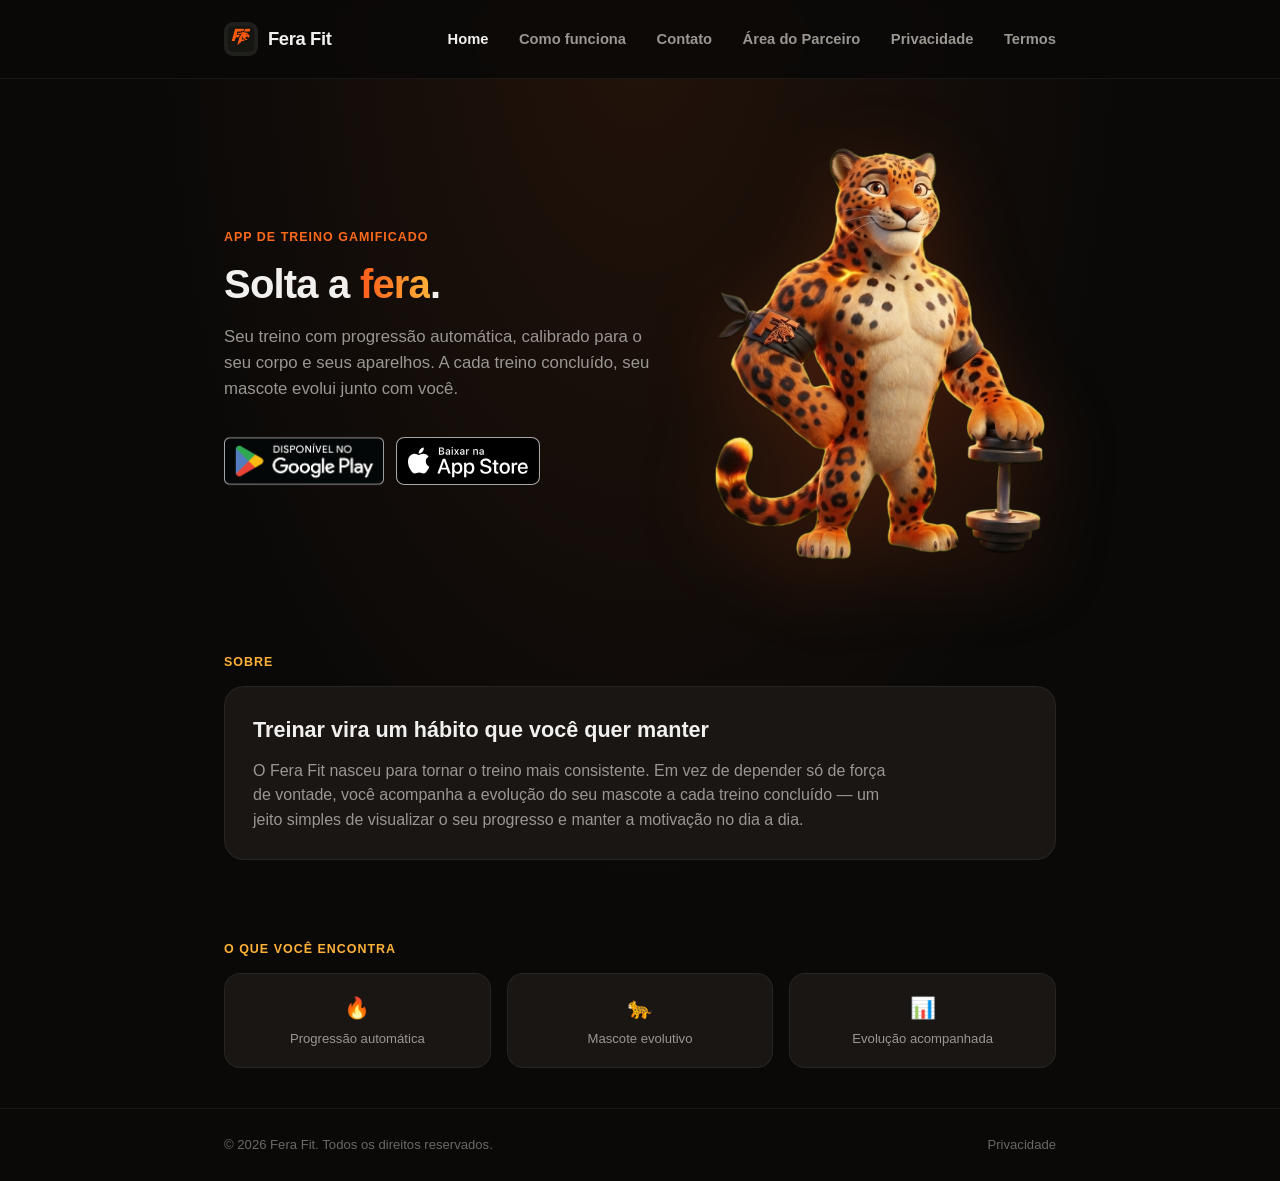
==== commit effeddba: "D103-A: selos oficiais Google Play e App Store (pt-BR, sem alteracao) e retirada das 6 molduras de a" ====
--- a/index.html
+++ b/index.html
@@ -73,8 +73,8 @@
             e seus aparelhos. A cada treino concluído, seu mascote evolui junto com você.
           </p>
           <div class="lojas">
-            <a class="botao-loja" href="https://play.google.com/store/apps/details?id=com.ferafit.app" rel="noopener" aria-label="Baixar o Fera Fit no Google Play">Disponível no Google Play</a>
-            <a class="botao-loja" href="https://apps.apple.com/br/app/id6816204714" rel="noopener" aria-label="Baixar o Fera Fit na App Store">Baixar na App Store</a>
+            <a class="selo-loja selo-play" href="https://play.google.com/store/apps/details?id=com.ferafit.app" rel="noopener" aria-label="Baixar o Fera Fit no Google Play"><img src="assets/img/lojas/selo-google-play-pt-br.png" alt="Disponível no Google Play" width="646" height="250"></a>
+            <a class="selo-loja selo-apple" href="https://apps.apple.com/br/app/id6816204714" rel="noopener" aria-label="Baixar o Fera Fit na App Store"><img src="assets/img/lojas/selo-app-store-pt-br.svg" alt="Baixar na App Store" width="120" height="40"></a>
           </div>
         </div>
         <div class="hero-img">
--- a/assets/css/style.css
+++ b/assets/css/style.css
@@ -2530,3 +2530,13 @@
 .pagina-baixar .nota-baixar { color: var(--texto-secundario); font-size: 0.86rem; margin: 0 0 10px; }
 .pagina-baixar .nota-baixar a { color: var(--ambar); }
 @media (min-width: 640px) { .pagina-baixar .lojas { flex-direction: row; } }
+
+/* D103-A: selos oficiais das lojas (imagens oficiais, sem alteracao). O PNG do Google Play ja traz area de respiro; alturas ajustadas para o selo visivel ter o mesmo tamanho. */
+.selo-loja { display: inline-block; line-height: 0; }
+.selo-loja img { display: block; width: auto; }
+.selo-apple img { height: 48px; }
+.selo-play img { height: 62px; }
+.lojas { align-items: center; }
+.pagina-baixar .lojas { align-items: center; }
+.pagina-baixar .selo-loja { align-self: center; }
+.cta-final .lojas { justify-content: center; margin: 20px 0 28px; }
